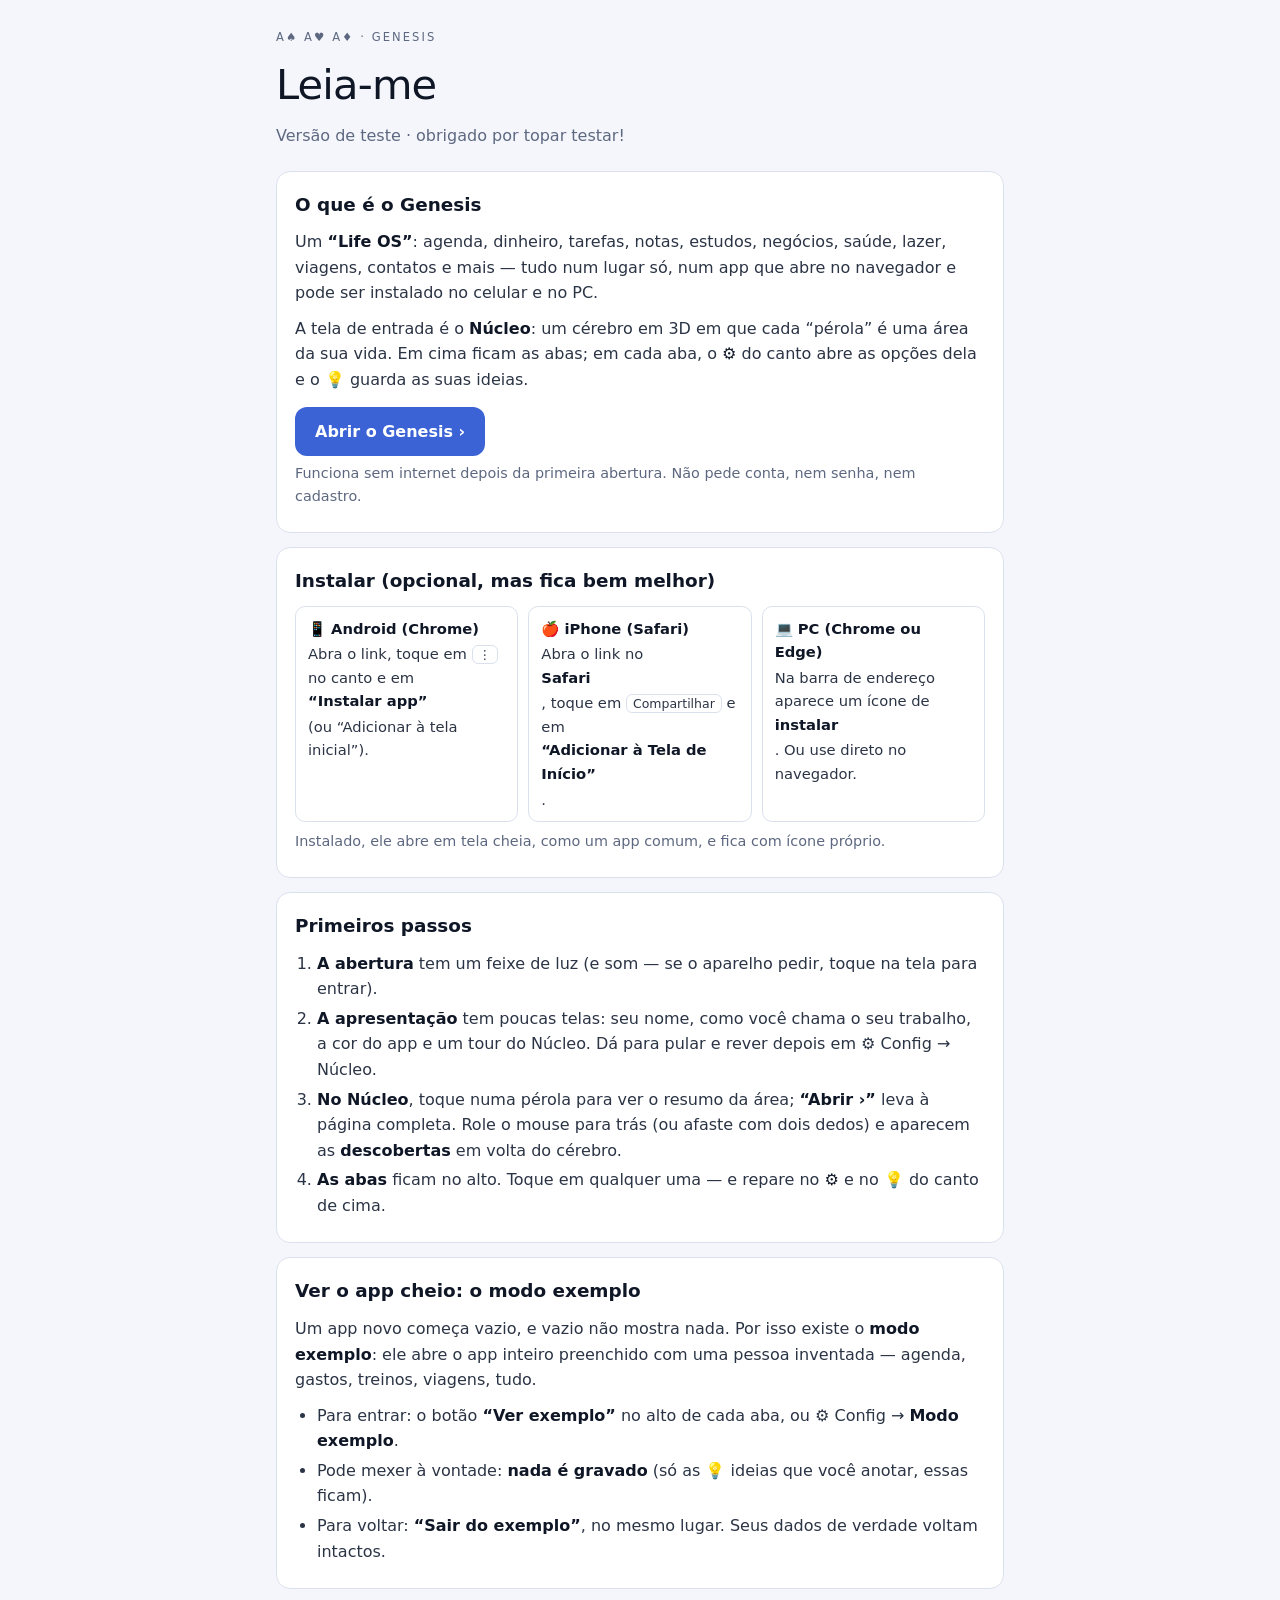
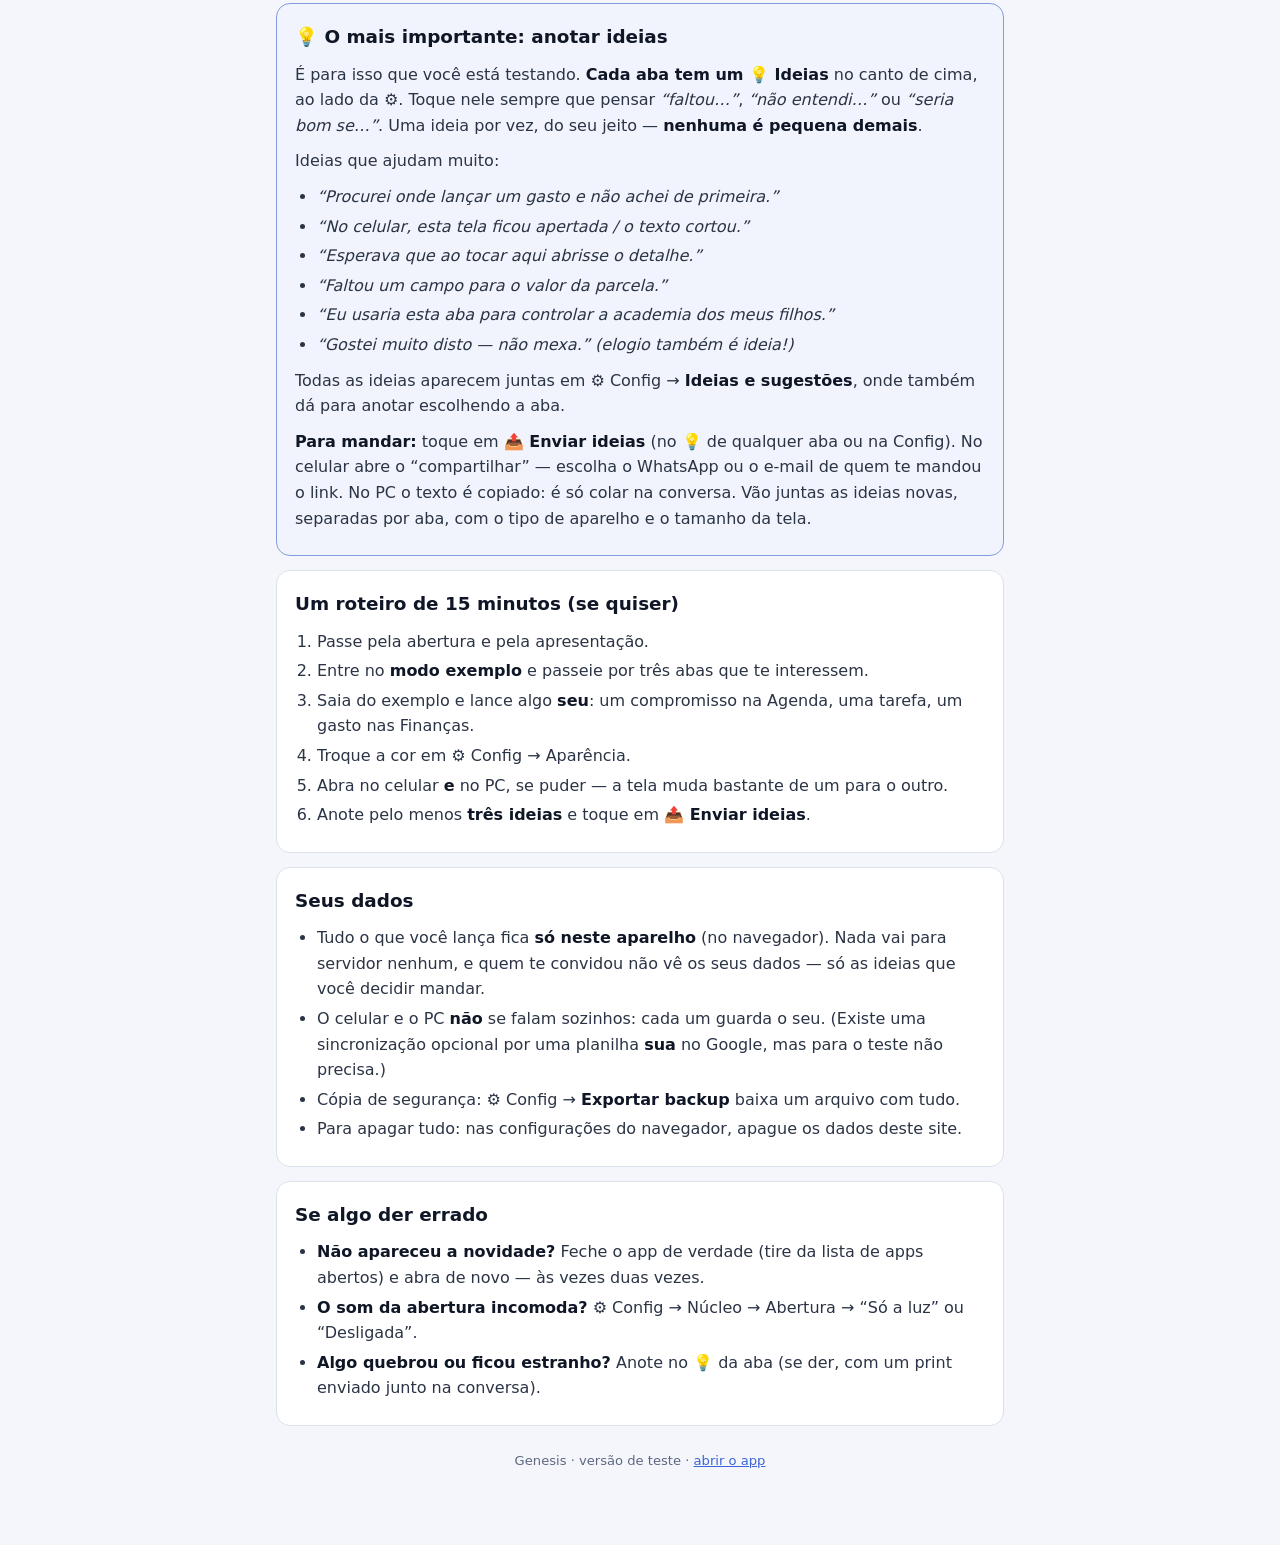
==== leia-me.html @ d961a735 "v55: versao de teste para amigos - Ideias em destaque, modo teste e leia-me" ====
<!DOCTYPE html>
<html lang="pt-BR">
<head>
  <meta charset="UTF-8">
  <meta name="viewport" content="width=device-width, initial-scale=1.0, viewport-fit=cover">
  <meta name="theme-color" content="#05070d">
  <title>Genesis — Leia-me (versão de teste)</title>
  <link rel="icon" href="favicon.svg" type="image/svg+xml">
  <!-- Leia-me para quem recebe o convite de teste (15/10/2026). Página pública: nada pessoal aqui
       (nenhum nome, telefone ou e-mail — quem convidou é "quem te mandou o link"). -->
  <style>
    :root {
      --bg: #05070d; --card: #0d111b; --borda: #1d2433; --txt: #c9d2e3; --txt2: #9aa6bd; --forte: #f2f5fb;
      --acento: #7aa2ff; --ok: #34d399; --aviso: #fbbf24; --info: #38bdf8;
    }
    @media (prefers-color-scheme: light) {
      :root { --bg: #f4f6fb; --card: #ffffff; --borda: #dbe1ec; --txt: #2b3445; --txt2: #5d6880; --forte: #0f1626;
        --acento: #3b63d6; --ok: #0f9f6e; --aviso: #b7791f; --info: #0b7fb3; }
    }
    * { box-sizing: border-box; }
    body { margin: 0; background: var(--bg); color: var(--txt); font: 16px/1.6 system-ui, -apple-system, "Segoe UI", Roboto, sans-serif; }
    main { max-width: 760px; margin: 0 auto; padding: 28px 16px 64px; }
    .rotulo { font-size: .72rem; letter-spacing: .18em; text-transform: uppercase; color: var(--txt2); }
    h1 { font-size: clamp(1.9rem, 1.4rem + 2vw, 2.6rem); font-weight: 300; color: var(--forte); margin: 6px 0 4px; letter-spacing: -.02em; }
    .sub { color: var(--txt2); margin: 0 0 22px; }
    h2 { font-size: 1.15rem; color: var(--forte); margin: 0 0 10px; }
    section { background: var(--card); border: 1px solid var(--borda); border-radius: 14px; padding: 18px 18px 14px; margin: 0 0 14px; }
    section.destaque { border-color: color-mix(in srgb, var(--acento) 55%, var(--borda)); background: color-mix(in srgb, var(--acento) 7%, var(--card)); }
    p { margin: 0 0 10px; }
    ul, ol { margin: 0 0 10px; padding-left: 22px; }
    li { margin: 4px 0; }
    b, strong { color: var(--forte); }
    a { color: var(--acento); }
    .abrir { display: inline-flex; align-items: center; gap: 8px; margin: 4px 0 6px; padding: 12px 20px; border-radius: 12px;
      background: var(--acento); color: #fff; font-weight: 600; text-decoration: none; }
    .abrir:hover { filter: brightness(1.08); }
    .dica { font-size: .9rem; color: var(--txt2); }
    .grade { display: grid; grid-template-columns: repeat(auto-fit, minmax(200px, 1fr)); gap: 10px; margin-bottom: 8px; }
    .grade > div { border: 1px solid var(--borda); border-radius: 10px; padding: 10px 12px; font-size: .92rem; }
    .grade b { display: block; margin-bottom: 2px; }
    .exemplos li { font-style: italic; color: var(--txt); }
    .rodape { text-align: center; font-size: .82rem; color: var(--txt2); margin-top: 24px; }
    kbd { font: inherit; font-size: .85em; padding: 1px 6px; border: 1px solid var(--borda); border-radius: 6px; }
  </style>
</head>
<body>
<main>
  <div class="rotulo">A♠ A♥ A♦ · Genesis</div>
  <h1>Leia-me</h1>
  <p class="sub">Versão de teste · obrigado por topar testar!</p>

  <section>
    <h2>O que é o Genesis</h2>
    <p>Um <b>“Life OS”</b>: agenda, dinheiro, tarefas, notas, estudos, negócios, saúde, lazer, viagens, contatos e mais —
      tudo num lugar só, num app que abre no navegador e pode ser instalado no celular e no PC.</p>
    <p>A tela de entrada é o <b>Núcleo</b>: um cérebro em 3D em que cada “pérola” é uma área da sua vida. Em cima ficam as
      abas; em cada aba, o <b>⚙</b> do canto abre as opções dela e o <b>💡</b> guarda as suas ideias.</p>
    <a class="abrir" href="./">Abrir o Genesis ›</a>
    <p class="dica">Funciona sem internet depois da primeira abertura. Não pede conta, nem senha, nem cadastro.</p>
  </section>

  <section>
    <h2>Instalar (opcional, mas fica bem melhor)</h2>
    <div class="grade">
      <div><b>📱 Android (Chrome)</b>Abra o link, toque em <kbd>⋮</kbd> no canto e em <b>“Instalar app”</b> (ou “Adicionar à tela inicial”).</div>
      <div><b>🍎 iPhone (Safari)</b>Abra o link no <b>Safari</b>, toque em <kbd>Compartilhar</kbd> e em <b>“Adicionar à Tela de Início”</b>.</div>
      <div><b>💻 PC (Chrome ou Edge)</b>Na barra de endereço aparece um ícone de <b>instalar</b>. Ou use direto no navegador.</div>
    </div>
    <p class="dica">Instalado, ele abre em tela cheia, como um app comum, e fica com ícone próprio.</p>
  </section>

  <section>
    <h2>Primeiros passos</h2>
    <ol>
      <li><b>A abertura</b> tem um feixe de luz (e som — se o aparelho pedir, toque na tela para entrar).</li>
      <li><b>A apresentação</b> tem poucas telas: seu nome, como você chama o seu trabalho, a cor do app e um tour do Núcleo.
        Dá para pular e rever depois em ⚙️ Config → Núcleo.</li>
      <li><b>No Núcleo</b>, toque numa pérola para ver o resumo da área; <b>“Abrir ›”</b> leva à página completa.
        Role o mouse para trás (ou afaste com dois dedos) e aparecem as <b>descobertas</b> em volta do cérebro.</li>
      <li><b>As abas</b> ficam no alto. Toque em qualquer uma — e repare no <b>⚙</b> e no <b>💡</b> do canto de cima.</li>
    </ol>
  </section>

  <section>
    <h2>Ver o app cheio: o modo exemplo</h2>
    <p>Um app novo começa vazio, e vazio não mostra nada. Por isso existe o <b>modo exemplo</b>: ele abre o app inteiro
      preenchido com uma pessoa inventada — agenda, gastos, treinos, viagens, tudo.</p>
    <ul>
      <li>Para entrar: o botão <b>“Ver exemplo”</b> no alto de cada aba, ou ⚙️ Config → <b>Modo exemplo</b>.</li>
      <li>Pode mexer à vontade: <b>nada é gravado</b> (só as 💡 ideias que você anotar, essas ficam).</li>
      <li>Para voltar: <b>“Sair do exemplo”</b>, no mesmo lugar. Seus dados de verdade voltam intactos.</li>
    </ul>
  </section>

  <section class="destaque">
    <h2>💡 O mais importante: anotar ideias</h2>
    <p>É para isso que você está testando. <b>Cada aba tem um 💡 Ideias</b> no canto de cima, ao lado da ⚙. Toque nele
      sempre que pensar <i>“faltou…”</i>, <i>“não entendi…”</i> ou <i>“seria bom se…”</i>. Uma ideia por vez, do seu jeito —
      <b>nenhuma é pequena demais</b>.</p>
    <p>Ideias que ajudam muito:</p>
    <ul class="exemplos">
      <li>“Procurei onde lançar um gasto e não achei de primeira.”</li>
      <li>“No celular, esta tela ficou apertada / o texto cortou.”</li>
      <li>“Esperava que ao tocar aqui abrisse o detalhe.”</li>
      <li>“Faltou um campo para o valor da parcela.”</li>
      <li>“Eu usaria esta aba para controlar a academia dos meus filhos.”</li>
      <li>“Gostei muito disto — não mexa.” (elogio também é ideia!)</li>
    </ul>
    <p>Todas as ideias aparecem juntas em ⚙️ Config → <b>Ideias e sugestões</b>, onde também dá para anotar escolhendo a aba.</p>
    <p><b>Para mandar:</b> toque em <b>📤 Enviar ideias</b> (no 💡 de qualquer aba ou na Config). No celular abre o
      “compartilhar” — escolha o WhatsApp ou o e-mail de quem te mandou o link. No PC o texto é copiado: é só colar
      na conversa. Vão juntas as ideias novas, separadas por aba, com o tipo de aparelho e o tamanho da tela.</p>
  </section>

  <section>
    <h2>Um roteiro de 15 minutos (se quiser)</h2>
    <ol>
      <li>Passe pela abertura e pela apresentação.</li>
      <li>Entre no <b>modo exemplo</b> e passeie por três abas que te interessem.</li>
      <li>Saia do exemplo e lance algo <b>seu</b>: um compromisso na Agenda, uma tarefa, um gasto nas Finanças.</li>
      <li>Troque a cor em ⚙️ Config → Aparência.</li>
      <li>Abra no celular <b>e</b> no PC, se puder — a tela muda bastante de um para o outro.</li>
      <li>Anote pelo menos <b>três ideias</b> e toque em <b>📤 Enviar ideias</b>.</li>
    </ol>
  </section>

  <section>
    <h2>Seus dados</h2>
    <ul>
      <li>Tudo o que você lança fica <b>só neste aparelho</b> (no navegador). Nada vai para servidor nenhum, e quem te
        convidou não vê os seus dados — só as ideias que você decidir mandar.</li>
      <li>O celular e o PC <b>não</b> se falam sozinhos: cada um guarda o seu. (Existe uma sincronização opcional por uma
        planilha <b>sua</b> no Google, mas para o teste não precisa.)</li>
      <li>Cópia de segurança: ⚙️ Config → <b>Exportar backup</b> baixa um arquivo com tudo.</li>
      <li>Para apagar tudo: nas configurações do navegador, apague os dados deste site.</li>
    </ul>
  </section>

  <section>
    <h2>Se algo der errado</h2>
    <ul>
      <li><b>Não apareceu a novidade?</b> Feche o app de verdade (tire da lista de apps abertos) e abra de novo — às vezes duas vezes.</li>
      <li><b>O som da abertura incomoda?</b> ⚙️ Config → Núcleo → Abertura → “Só a luz” ou “Desligada”.</li>
      <li><b>Algo quebrou ou ficou estranho?</b> Anote no 💡 da aba (se der, com um print enviado junto na conversa).</li>
    </ul>
  </section>

  <p class="rodape">Genesis · versão de teste · <a href="./">abrir o app</a></p>
</main>
</body>
</html>
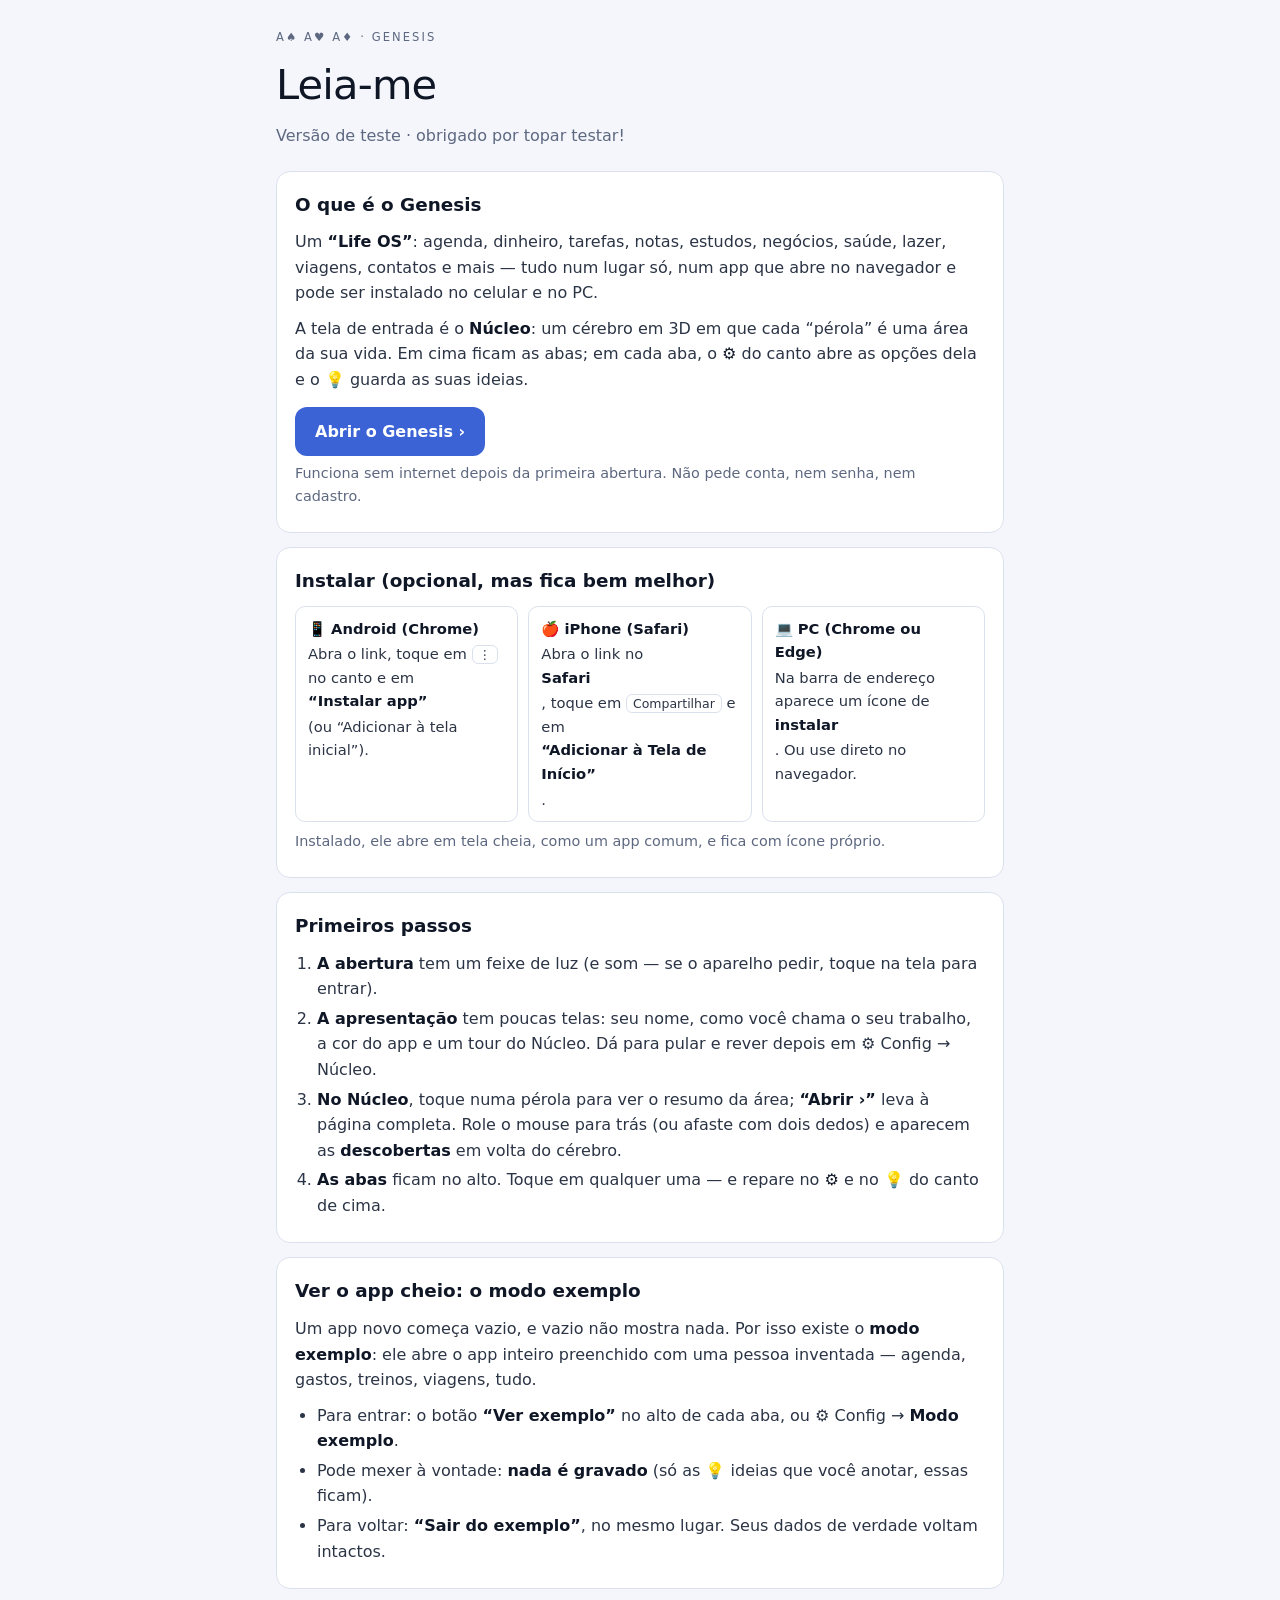
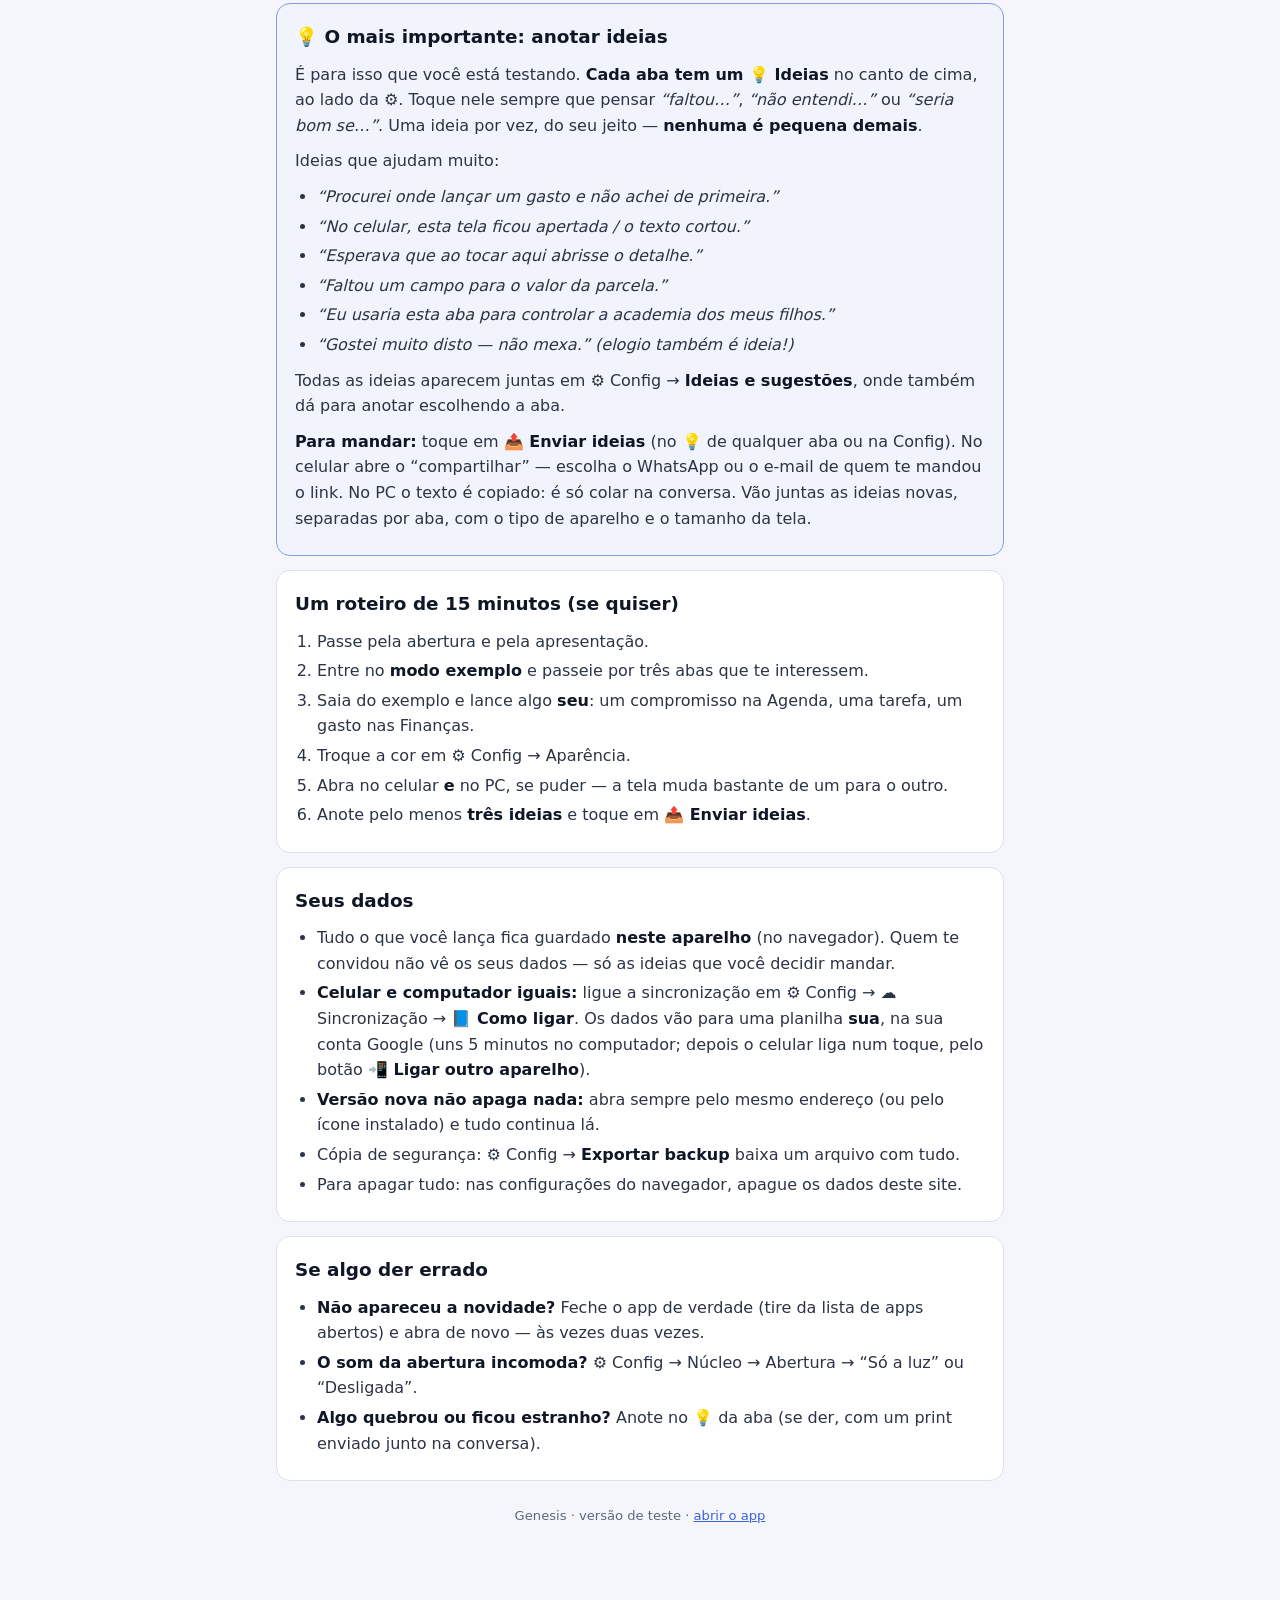
==== commit 7815f559: "v62: sincronizacao para quem testa - passo a passo no app, codigo com a senha, link do 2o aparelho e" ====
--- a/leia-me.html
+++ b/leia-me.html
@@ -127,10 +127,12 @@
   <section>
     <h2>Seus dados</h2>
     <ul>
-      <li>Tudo o que você lança fica <b>só neste aparelho</b> (no navegador). Nada vai para servidor nenhum, e quem te
-        convidou não vê os seus dados — só as ideias que você decidir mandar.</li>
-      <li>O celular e o PC <b>não</b> se falam sozinhos: cada um guarda o seu. (Existe uma sincronização opcional por uma
-        planilha <b>sua</b> no Google, mas para o teste não precisa.)</li>
+      <li>Tudo o que você lança fica guardado <b>neste aparelho</b> (no navegador). Quem te convidou não vê os seus
+        dados — só as ideias que você decidir mandar.</li>
+      <li><b>Celular e computador iguais:</b> ligue a sincronização em ⚙️ Config → ☁️ Sincronização → <b>📘 Como ligar</b>.
+        Os dados vão para uma planilha <b>sua</b>, na sua conta Google (uns 5 minutos no computador; depois o celular
+        liga num toque, pelo botão <b>📲 Ligar outro aparelho</b>).</li>
+      <li><b>Versão nova não apaga nada:</b> abra sempre pelo mesmo endereço (ou pelo ícone instalado) e tudo continua lá.</li>
       <li>Cópia de segurança: ⚙️ Config → <b>Exportar backup</b> baixa um arquivo com tudo.</li>
       <li>Para apagar tudo: nas configurações do navegador, apague os dados deste site.</li>
     </ul>
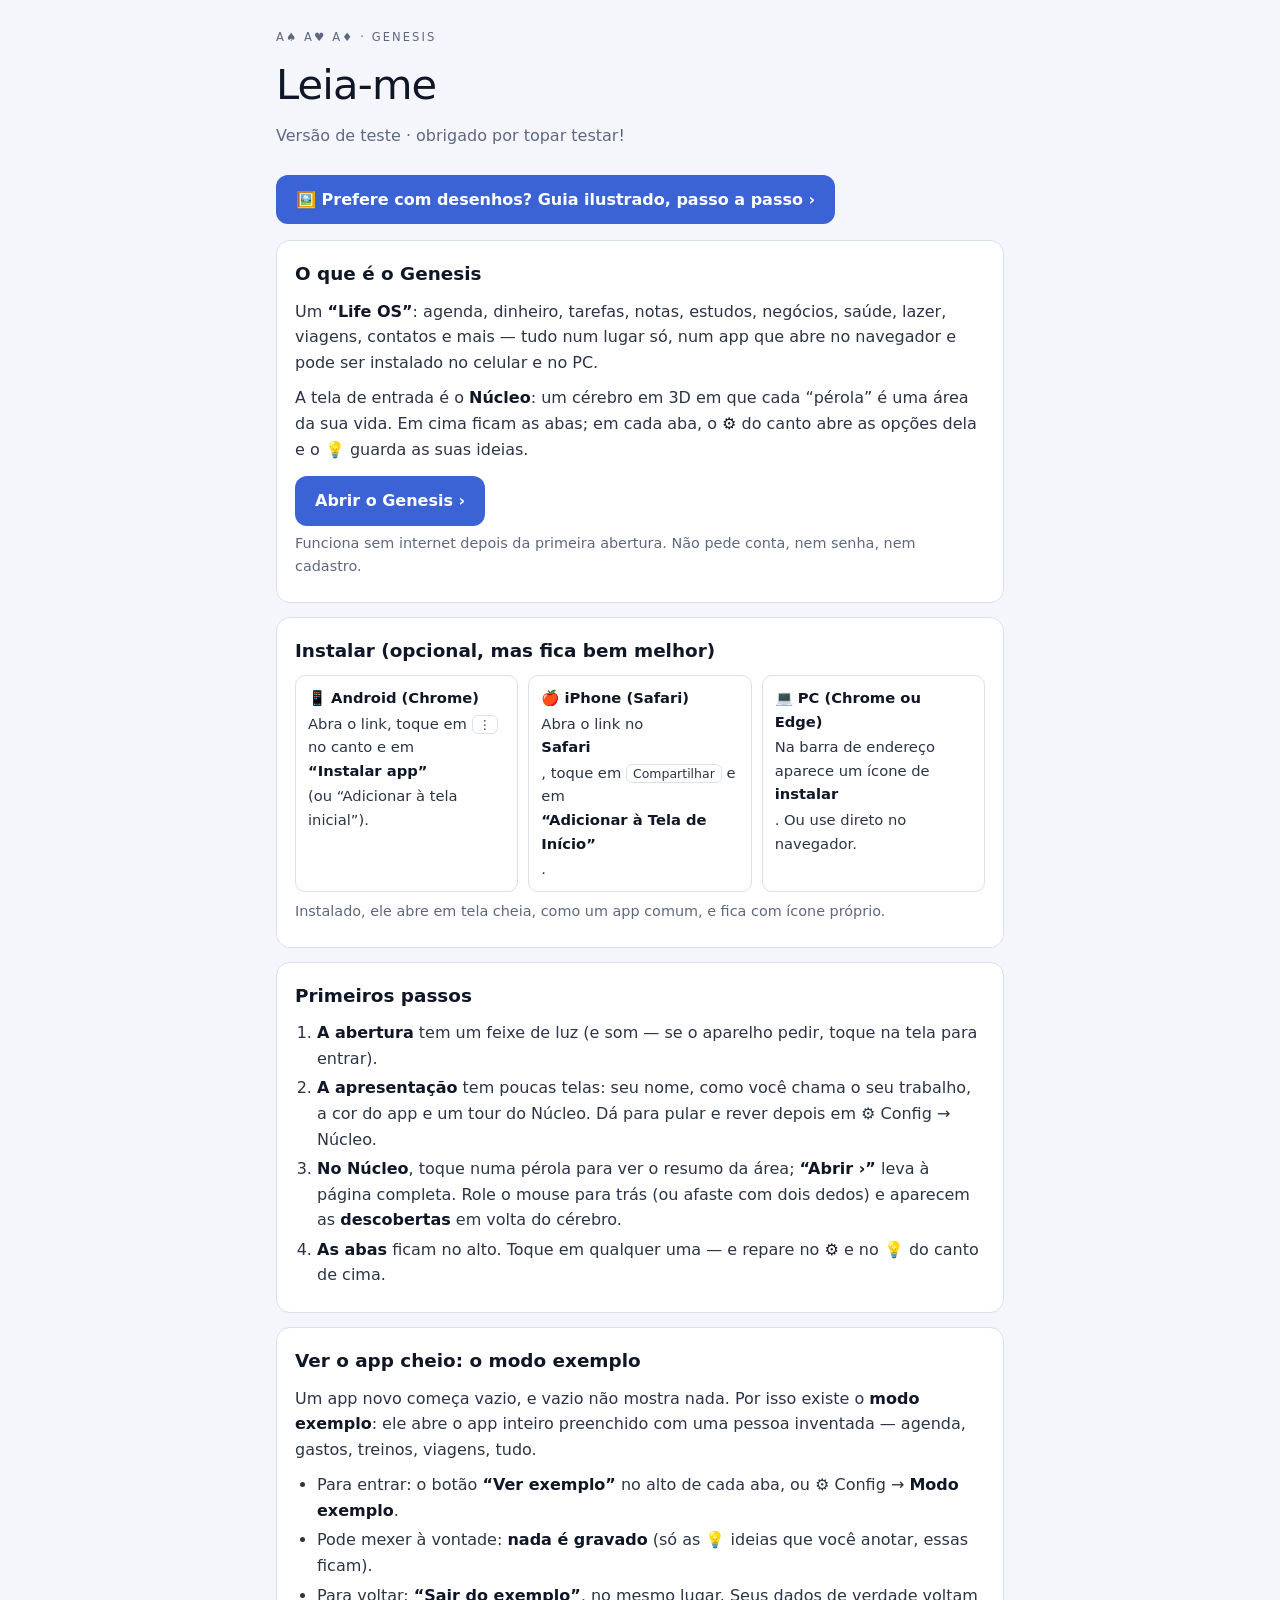
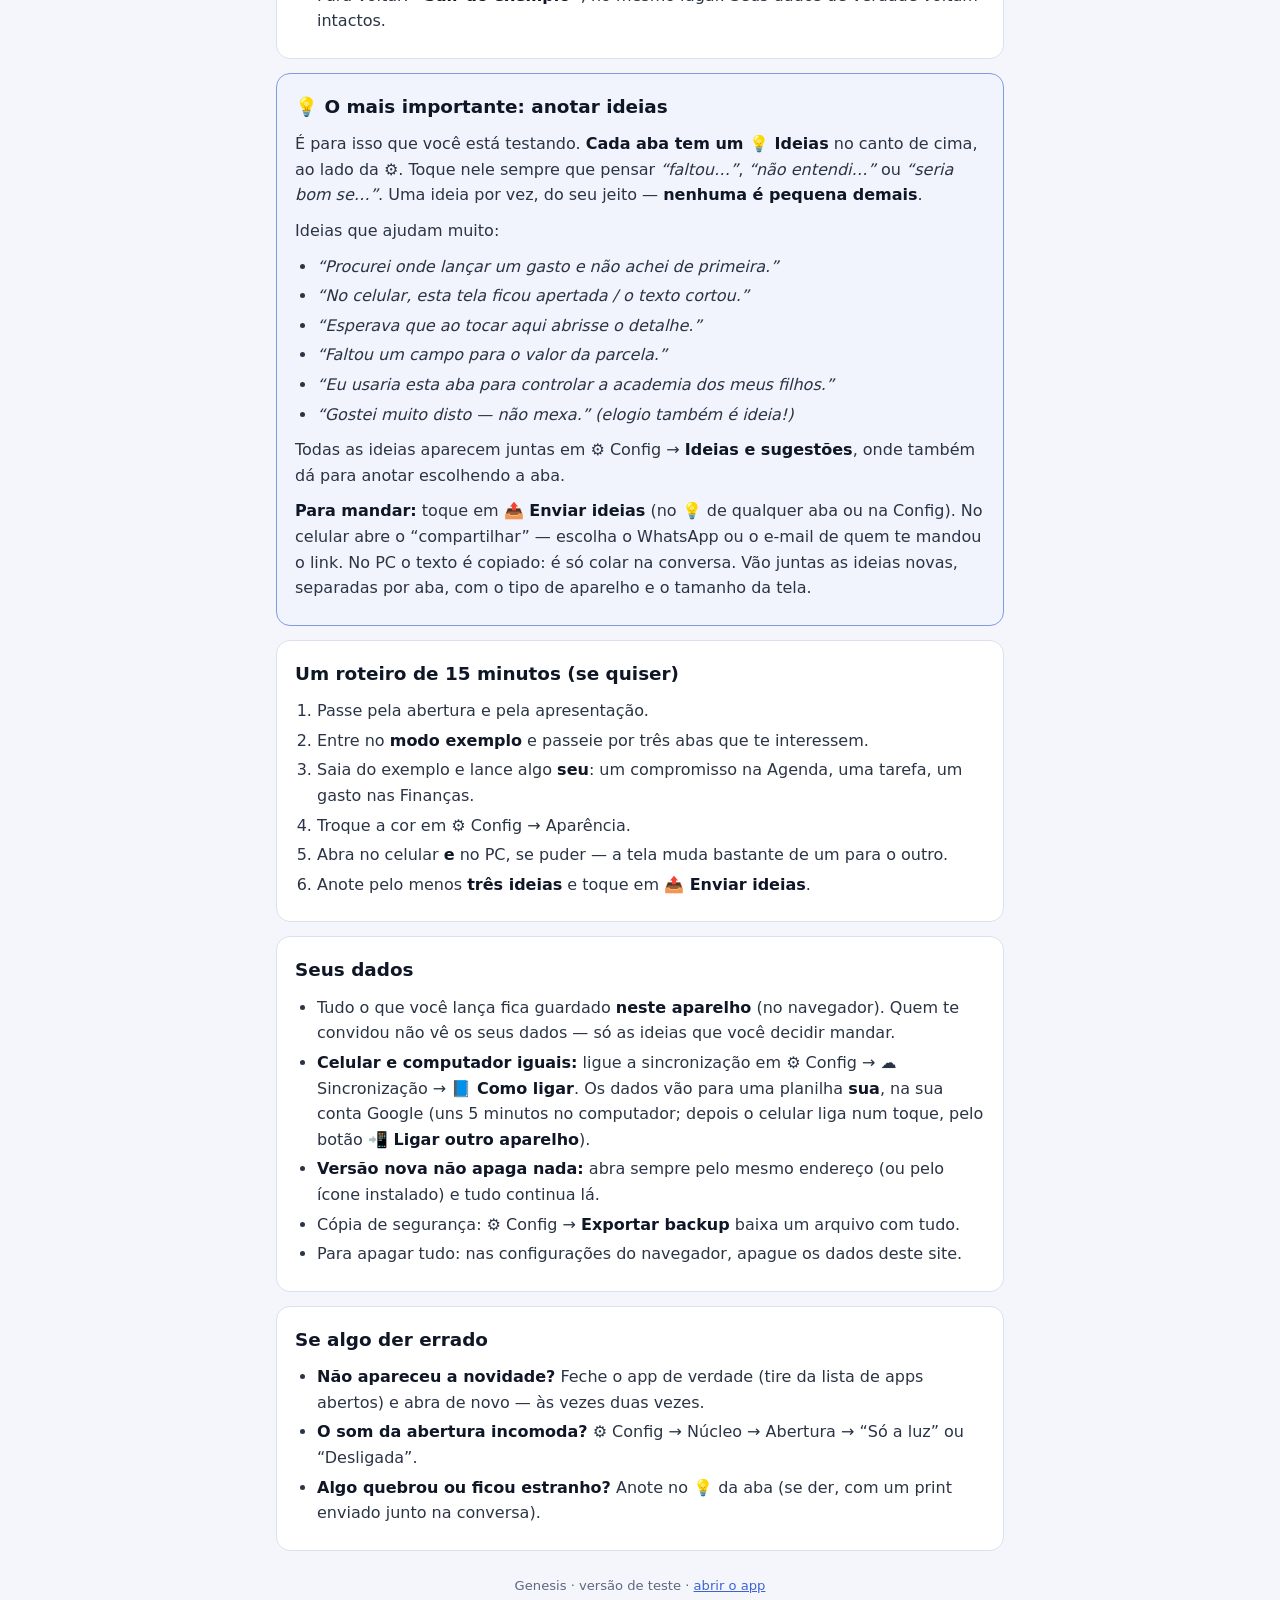
==== commit 87870cbc: "v63: guia ilustrado (iPhone, computador e sincronizacao passo a passo), convite personalizado pelo l" ====
--- a/leia-me.html
+++ b/leia-me.html
@@ -48,6 +48,7 @@
   <div class="rotulo">A♠ A♥ A♦ · Genesis</div>
   <h1>Leia-me</h1>
   <p class="sub">Versão de teste · obrigado por topar testar!</p>
+  <p><a class="abrir" href="guia.html">🖼️ Prefere com desenhos? Guia ilustrado, passo a passo ›</a></p>
 
   <section>
     <h2>O que é o Genesis</h2>
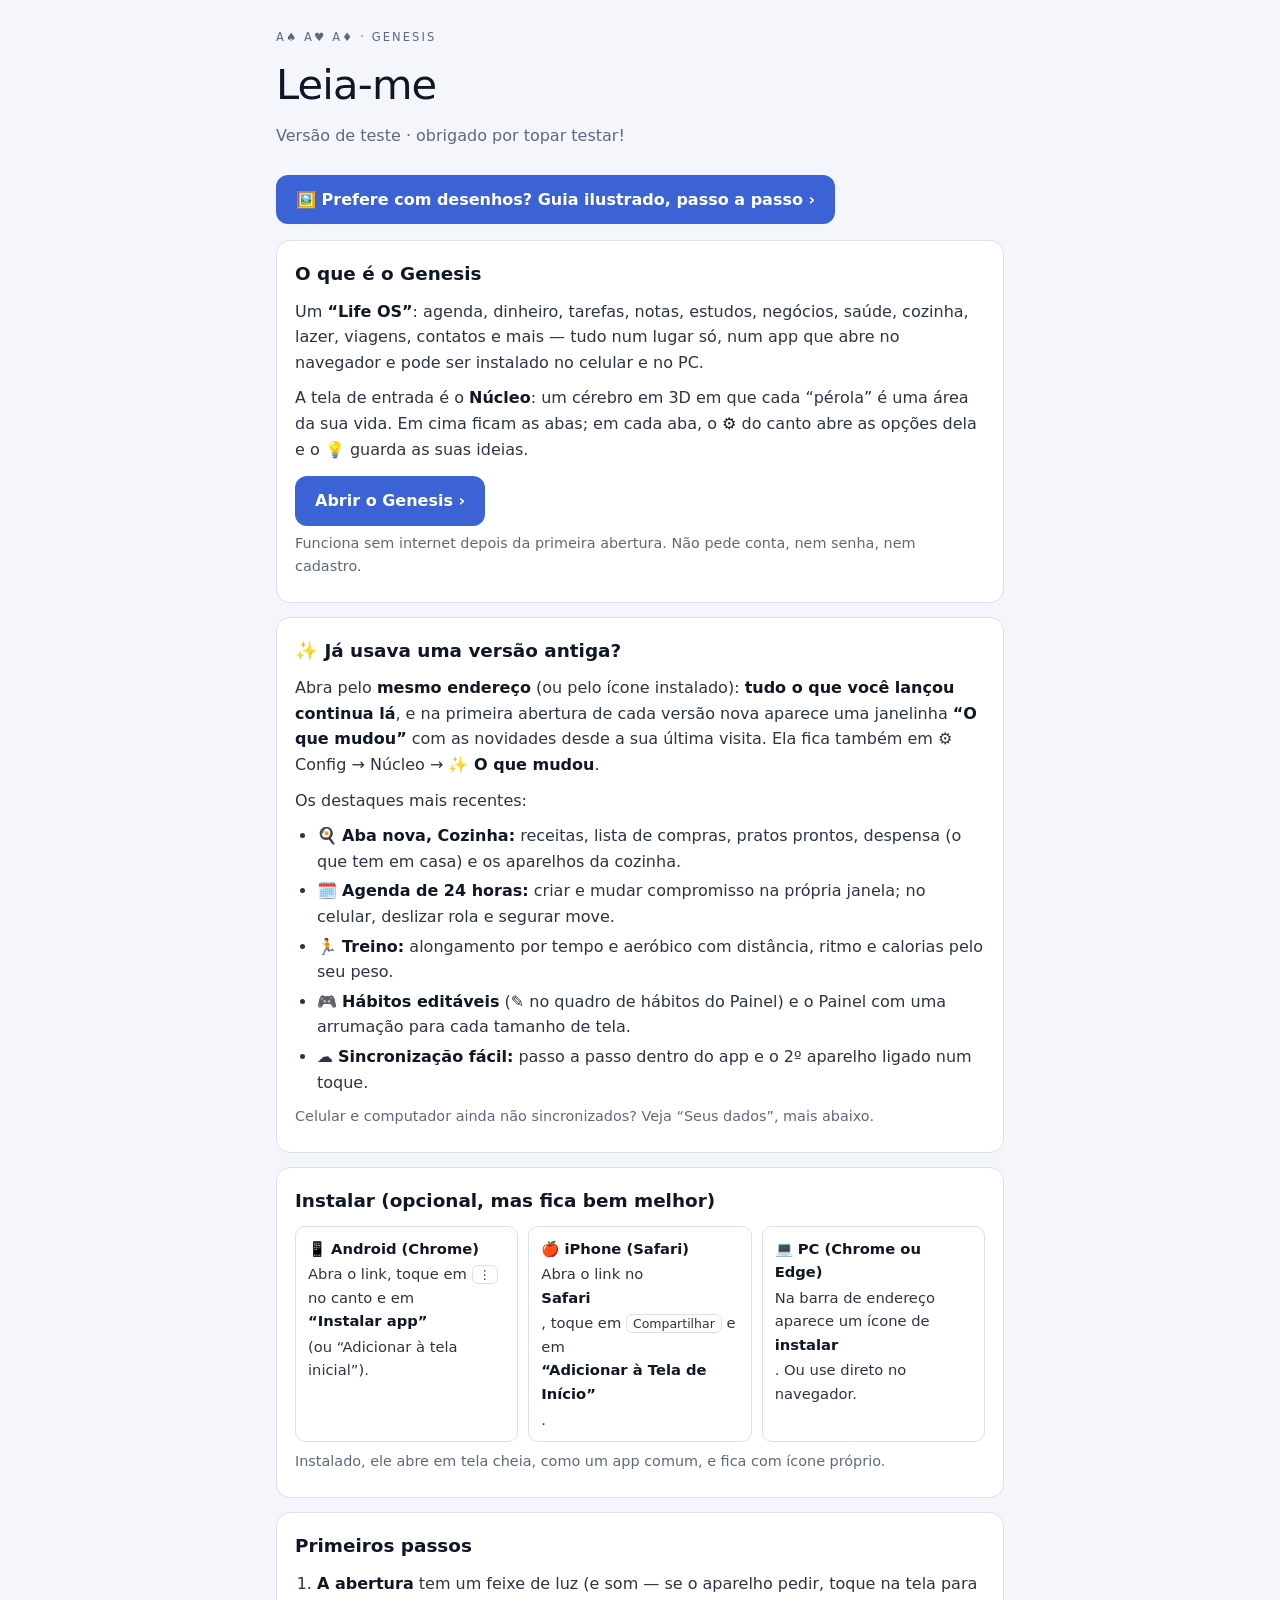
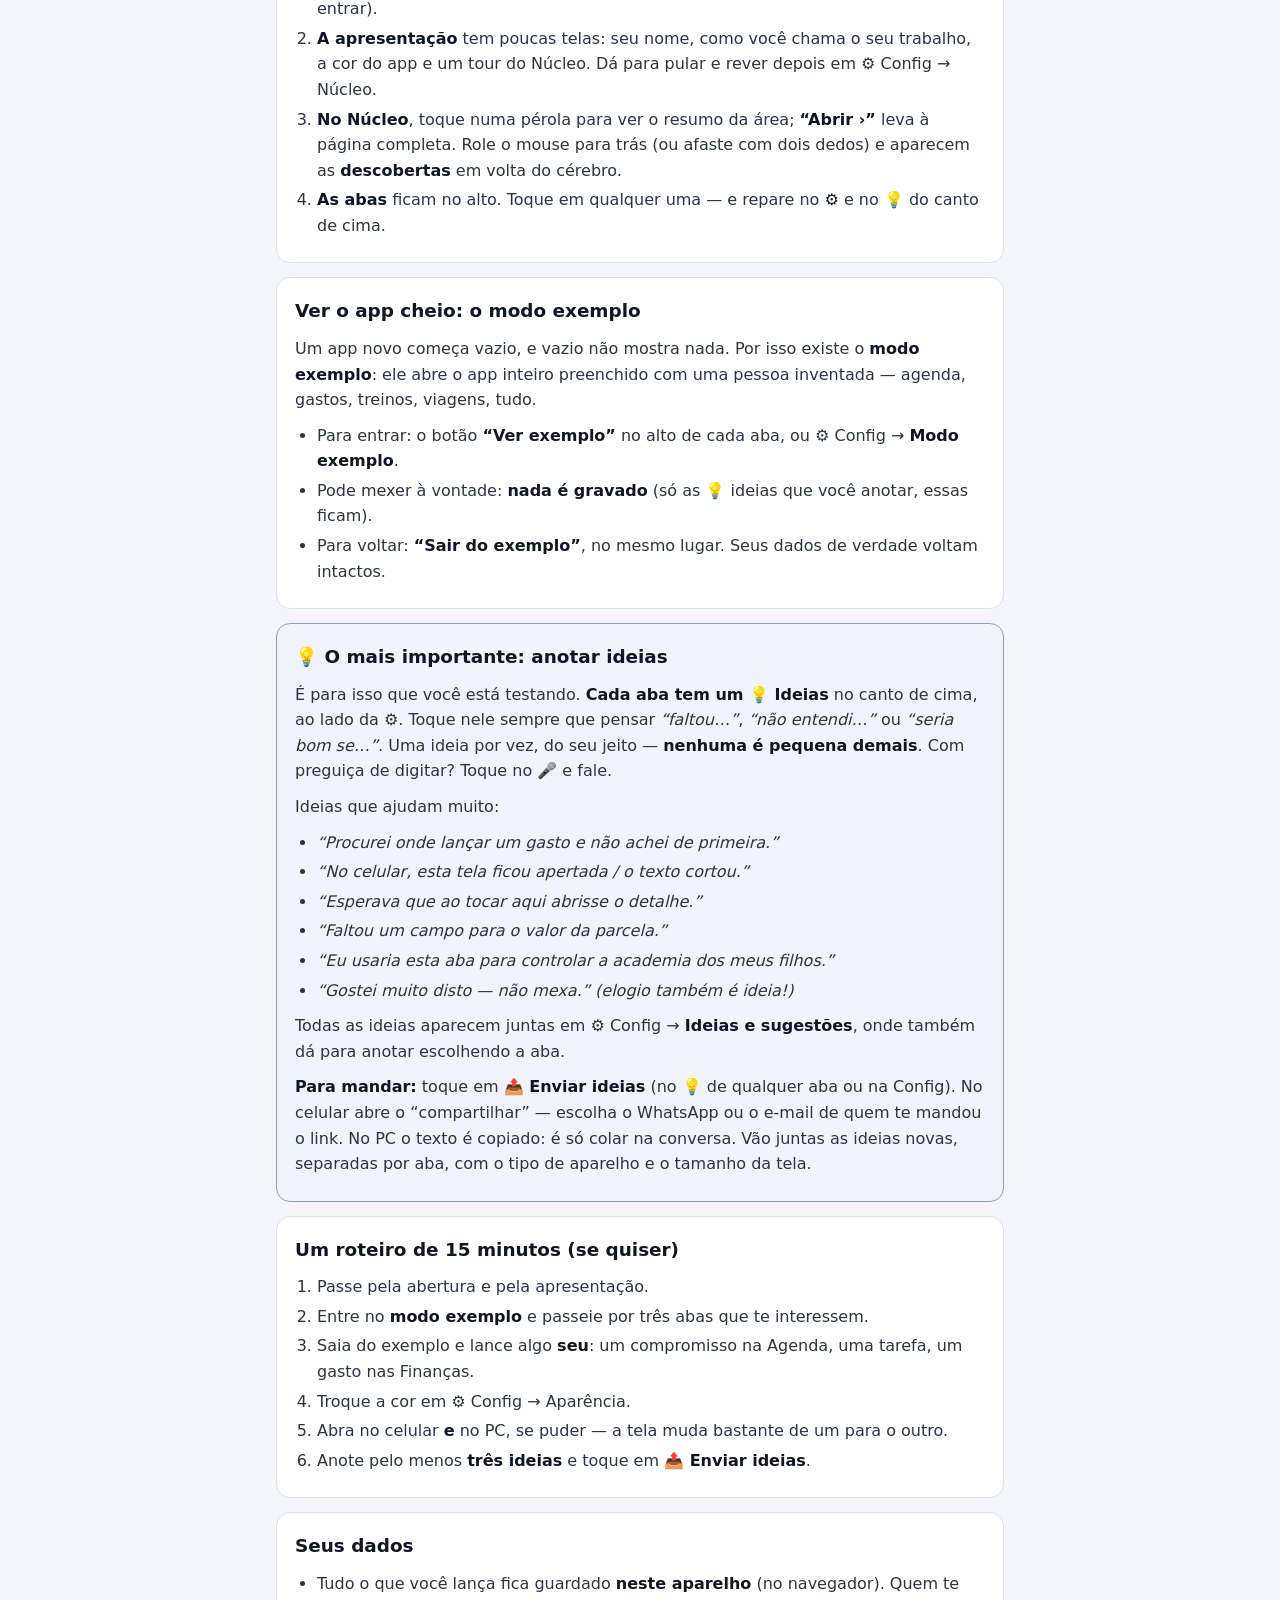
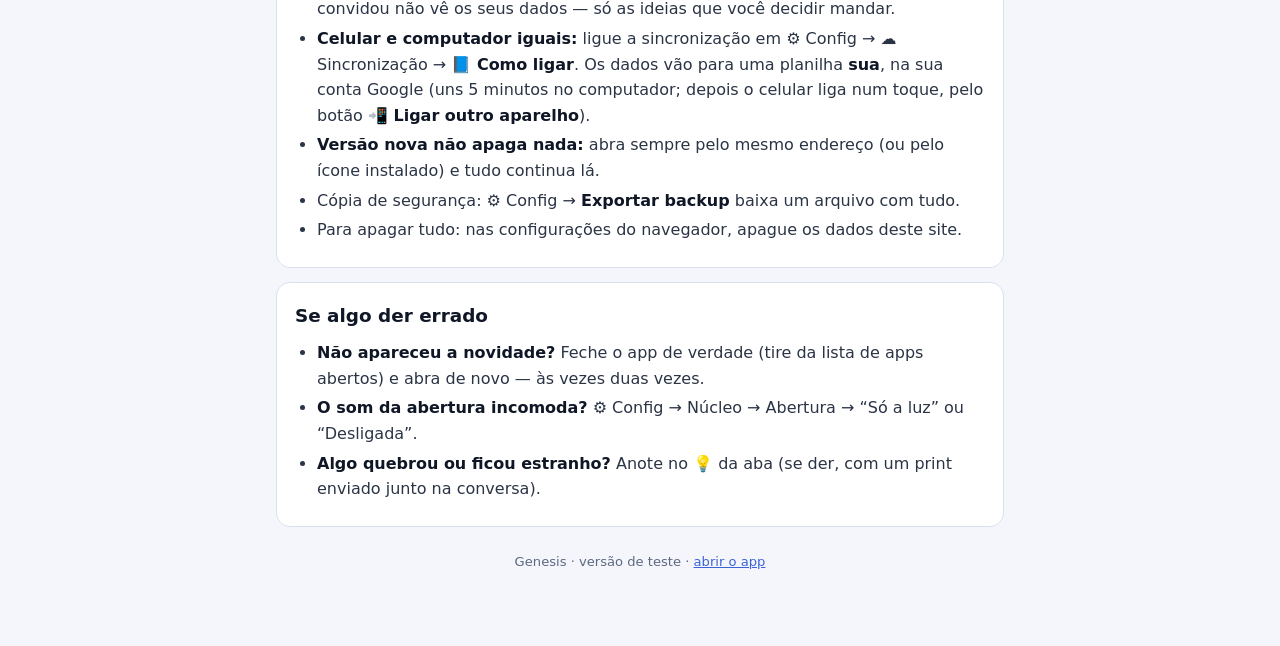
==== commit ce35bfe6: "v80: tela O que mudou para quem ja usava, leia-me atualizado, sem nome de empregador no codigo" ====
--- a/leia-me.html
+++ b/leia-me.html
@@ -52,12 +52,28 @@
 
   <section>
     <h2>O que é o Genesis</h2>
-    <p>Um <b>“Life OS”</b>: agenda, dinheiro, tarefas, notas, estudos, negócios, saúde, lazer, viagens, contatos e mais —
+    <p>Um <b>“Life OS”</b>: agenda, dinheiro, tarefas, notas, estudos, negócios, saúde, cozinha, lazer, viagens, contatos e mais —
       tudo num lugar só, num app que abre no navegador e pode ser instalado no celular e no PC.</p>
     <p>A tela de entrada é o <b>Núcleo</b>: um cérebro em 3D em que cada “pérola” é uma área da sua vida. Em cima ficam as
       abas; em cada aba, o <b>⚙</b> do canto abre as opções dela e o <b>💡</b> guarda as suas ideias.</p>
     <a class="abrir" href="./">Abrir o Genesis ›</a>
     <p class="dica">Funciona sem internet depois da primeira abertura. Não pede conta, nem senha, nem cadastro.</p>
+  </section>
+
+  <section>
+    <h2>✨ Já usava uma versão antiga?</h2>
+    <p>Abra pelo <b>mesmo endereço</b> (ou pelo ícone instalado): <b>tudo o que você lançou continua lá</b>, e na primeira
+      abertura de cada versão nova aparece uma janelinha <b>“O que mudou”</b> com as novidades desde a sua última visita.
+      Ela fica também em ⚙️ Config → Núcleo → <b>✨ O que mudou</b>.</p>
+    <p>Os destaques mais recentes:</p>
+    <ul>
+      <li>🍳 <b>Aba nova, Cozinha:</b> receitas, lista de compras, pratos prontos, despensa (o que tem em casa) e os aparelhos da cozinha.</li>
+      <li>🗓️ <b>Agenda de 24 horas:</b> criar e mudar compromisso na própria janela; no celular, deslizar rola e segurar move.</li>
+      <li>🏃 <b>Treino:</b> alongamento por tempo e aeróbico com distância, ritmo e calorias pelo seu peso.</li>
+      <li>🎮 <b>Hábitos editáveis</b> (✎ no quadro de hábitos do Painel) e o Painel com uma arrumação para cada tamanho de tela.</li>
+      <li>☁️ <b>Sincronização fácil:</b> passo a passo dentro do app e o 2º aparelho ligado num toque.</li>
+    </ul>
+    <p class="dica">Celular e computador ainda não sincronizados? Veja “Seus dados”, mais abaixo.</p>
   </section>
 
   <section>
@@ -97,7 +113,7 @@
     <h2>💡 O mais importante: anotar ideias</h2>
     <p>É para isso que você está testando. <b>Cada aba tem um 💡 Ideias</b> no canto de cima, ao lado da ⚙. Toque nele
       sempre que pensar <i>“faltou…”</i>, <i>“não entendi…”</i> ou <i>“seria bom se…”</i>. Uma ideia por vez, do seu jeito —
-      <b>nenhuma é pequena demais</b>.</p>
+      <b>nenhuma é pequena demais</b>. Com preguiça de digitar? Toque no <b>🎤</b> e fale.</p>
     <p>Ideias que ajudam muito:</p>
     <ul class="exemplos">
       <li>“Procurei onde lançar um gasto e não achei de primeira.”</li>
